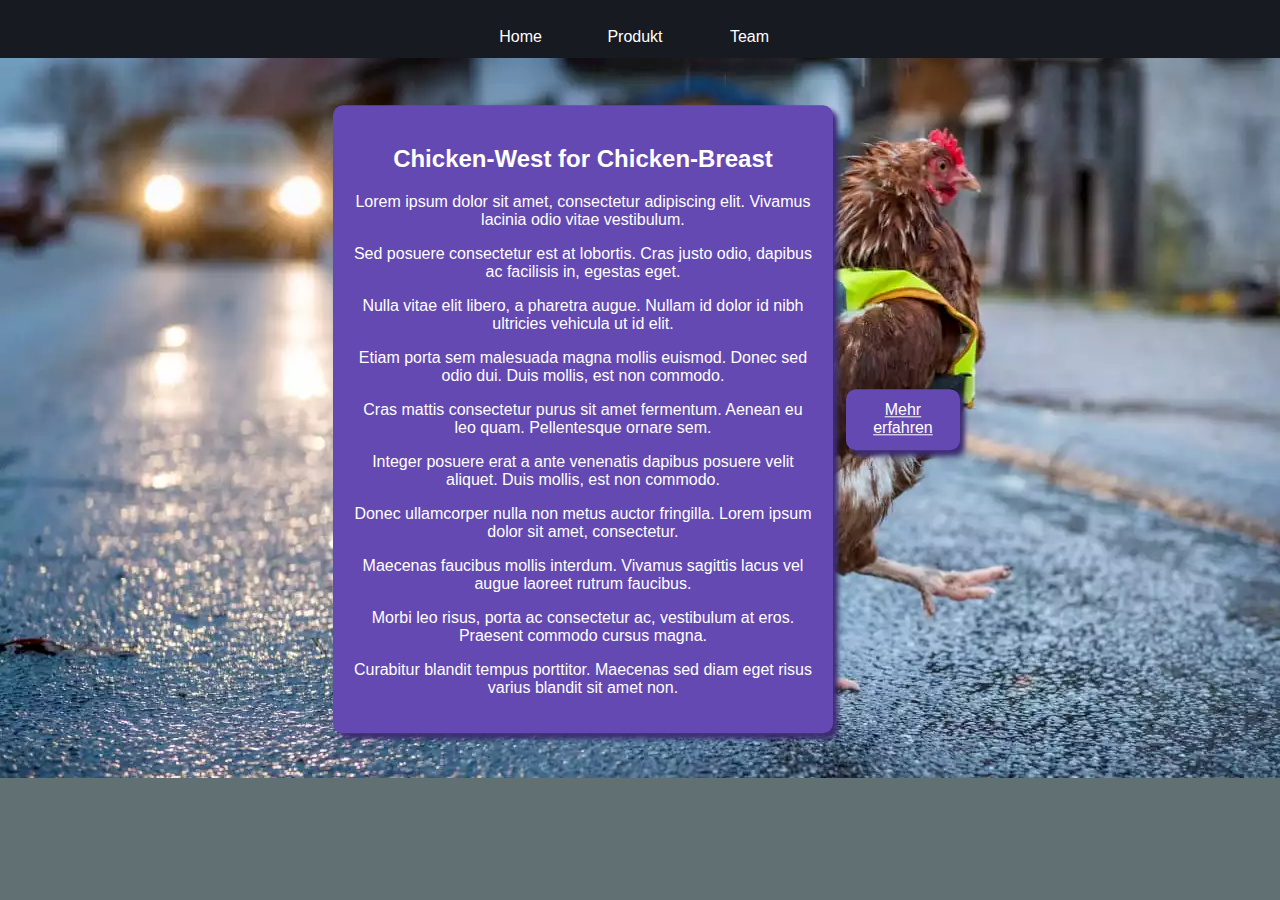
==== index.html @ 22bd8e05 ":sparkles: added an "info-box" to the startpage" ====
<!DOCTYPE html>
<html lang="de">
<head>
    <meta charset="UTF-8">
    <title>Teamname</title>
    <link href="./assets/img/favicon.ico" rel="icon" type="image/x-icon">
    <link href="assets/css/stylesheet.css" rel="stylesheet">
    <link href="assets/css/navigation.css" rel="stylesheet">
    <link href="assets/css/index.css" rel="stylesheet">
</head>
<body>
<header>
    <nav>
        <ul>
            <li><a href="index.html"><span>Home</span></a></li>
            <li><a href="product.html"><span>Produkt</span></a></li>
            <li class="team-hover">
                <a href="team/team.html"><span>Team</span></a>
                <ul class="team-submenu">
                    <li><a href="team/members/florian.html">Florian</a></li>
                    <li><a href="team/members/urs.html">Urs</a></li>
                    <li><a href="team/members/leonardo.html">Leonardo</a></li>
                </ul>
            </li>
        </ul>
    </nav>
</header>
<main>
    <div class="start-page">
        <img alt="background image of a chicken" src="./assets/img/startpage_chicken.png">
        <div class="centered">
            <div class="flex-container">

                <div class="info-box">
                    <h2>Chicken-West for Chicken-Breast</h2>
                    <p>Lorem ipsum dolor sit amet, consectetur adipiscing elit. Vivamus lacinia odio vitae
                        vestibulum.</p>
                    <p>Sed posuere consectetur est at lobortis. Cras justo odio, dapibus ac facilisis in, egestas
                        eget.</p>
                    <p>Nulla vitae elit libero, a pharetra augue. Nullam id dolor id nibh ultricies vehicula ut id
                        elit.</p>
                    <p>Etiam porta sem malesuada magna mollis euismod. Donec sed odio dui. Duis mollis, est non
                        commodo.</p>
                    <p>Cras mattis consectetur purus sit amet fermentum. Aenean eu leo quam. Pellentesque ornare
                        sem.</p>
                    <p>Integer posuere erat a ante venenatis dapibus posuere velit aliquet. Duis mollis, est non
                        commodo.</p>
                    <p>Donec ullamcorper nulla non metus auctor fringilla. Lorem ipsum dolor sit amet, consectetur.</p>
                    <p>Maecenas faucibus mollis interdum. Vivamus sagittis lacus vel augue laoreet rutrum faucibus.</p>
                    <p>Morbi leo risus, porta ac consectetur ac, vestibulum at eros. Praesent commodo cursus magna.</p>
                    <p>Curabitur blandit tempus porttitor. Maecenas sed diam eget risus varius blandit sit amet non.</p>
                </div>
                <div class="index-banner">
                    <a href="./product.html">Mehr erfahren</a>
                </div>
            </div>
        </div>
    </div>

</main>
</body>
</html>
---- assets/css/stylesheet.css ----
:root {
    --rich-black: #171a21ff;
    --paynes-gray: #617073ff;
    --air-superiority-blue: #7a93acff;
    --jordy-blue: #92bceaff;
    --periwinkle: #afb3f7ff;

    background-color: var(--paynes-gray);
}

html body {
    color: #fff;
    text-align: center;
    margin: 0;
    padding: 0;
}

html {
    overflow: auto;
    font-family: Nunito, Arial, Helvetiva, sans-serif, sans-serif;
}

main {
    margin-top: 6vw;
}

.content {
    height: 15vh;
    padding: 0;
    margin: 0;
    display: flex;
    align-items: center;
    justify-content: center;
}
---- assets/css/navigation.css ----
header {
    height: 4vw;
    background-color: var(--rich-black);
    padding-top: 0.5vw;
    position: fixed;
    width: 100%;
    top: 0;
    z-index: 1000;
}

nav ul {
    list-style: none;
    padding: 0;
}

nav ul li {
    display: inline;
    margin-right: 10px;
}

nav ul li a {
    text-decoration: none;
    color: #fff;
    display: inline-block;
    text-align: center;
    width: 100px;
    height: 30px;
    line-height: 30px;
}

nav ul li a:hover {
    color: #6449b3;
    background-color: var(--rich-black);
    border-bottom: 2px solid #3c2d70;
}

.team-hover {
    position: relative;
}

.team-hover .team-submenu {
    display: none;
    position: absolute;
    background-color: var(--rich-black);
    list-style: none;
    padding: 0;
    top: 100%;
    left: 0;
}

.team-hover:hover .team-submenu {
    display: block;
}

.team-submenu li {
    display: block;
    margin: 0;
    padding: 10px;
}

.team-submenu li a {
    color: #fff;
    text-decoration: none;
}

.team-submenu li a:hover {
    color: #6449b3;
}
---- assets/css/index.css ----
main {
    margin-top: 4.5vw;
}

.flex-container {
    padding: 0;
    margin: 0;
    display: flex;
    align-items: center;
    justify-content: center;
}

.index-banner {
    position: relative;
    padding: 1vw 2vw;
    background-color: #6449b3;
    border-radius: 10px;
    box-shadow: 5px 5px 5px #3c2d70;
    border-color: #222222;
}

.index-banner a {
    color: white;
}

.start-page {
    position: relative;
    text-align: center;
}

.start-page img {
    width: 100%;
    height: 100%;
}

.centered {
    position: absolute;
    top: 50%;
    left: 50%;
    transform: translate(-50%, -50%);
}

.info-box {
    max-width: 80%;
    margin: 1vw 1vw;
    color: white;
    background-color: #6449b3;
    box-shadow: 5px 5px 5px #3c2d70;
    border-radius: 10px;
    padding: 20px;
}
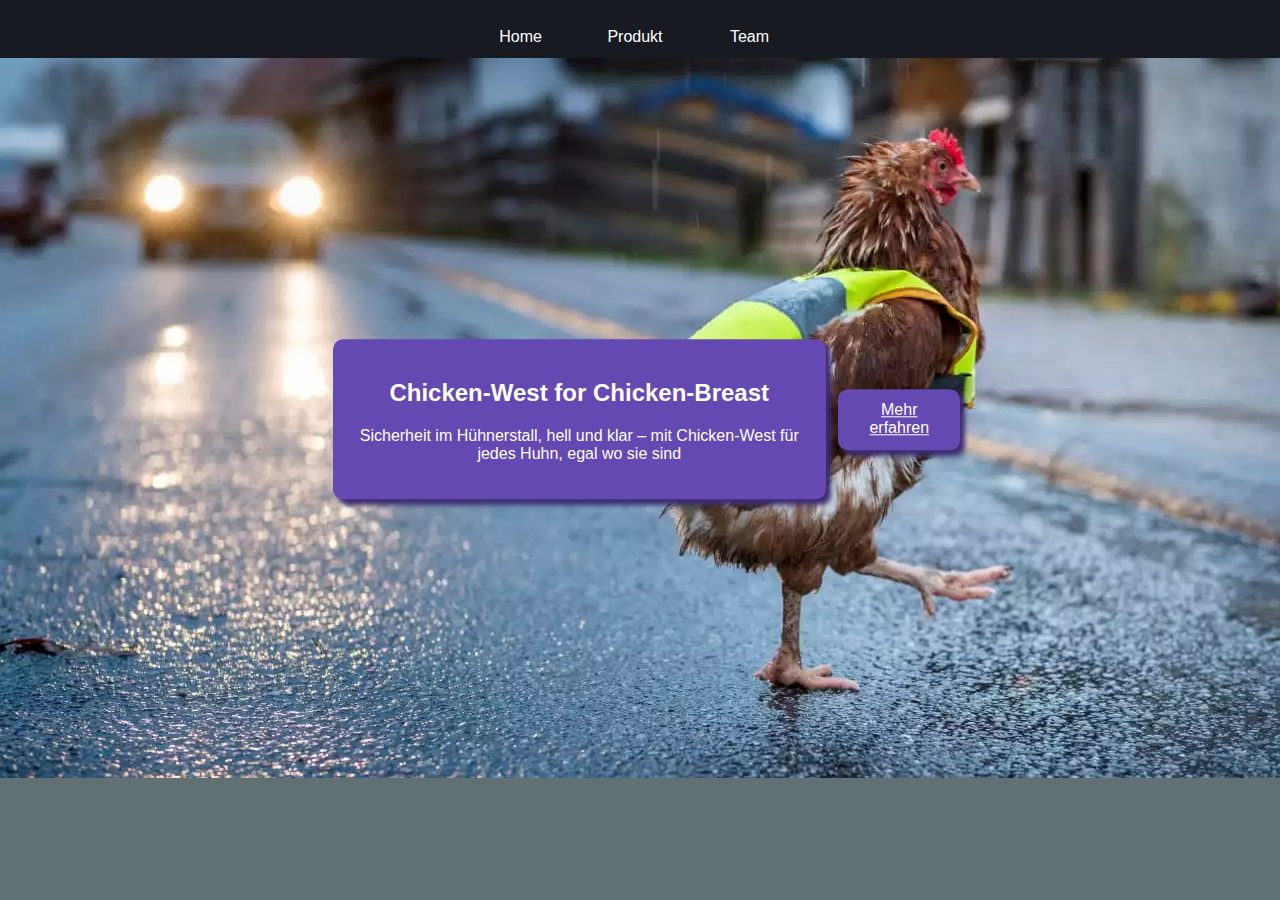
==== commit 8b5b3773: ":memo: changed content" ====
--- a/index.html
+++ b/index.html
@@ -2,7 +2,7 @@
 <html lang="de">
 <head>
     <meta charset="UTF-8">
-    <title>Teamname</title>
+    <title>chicken-west</title>
     <link href="./assets/img/favicon.ico" rel="icon" type="image/x-icon">
     <link href="assets/css/stylesheet.css" rel="stylesheet">
     <link href="assets/css/navigation.css" rel="stylesheet">
@@ -33,22 +33,7 @@
 
                 <div class="info-box">
                     <h2>Chicken-West for Chicken-Breast</h2>
-                    <p>Lorem ipsum dolor sit amet, consectetur adipiscing elit. Vivamus lacinia odio vitae
-                        vestibulum.</p>
-                    <p>Sed posuere consectetur est at lobortis. Cras justo odio, dapibus ac facilisis in, egestas
-                        eget.</p>
-                    <p>Nulla vitae elit libero, a pharetra augue. Nullam id dolor id nibh ultricies vehicula ut id
-                        elit.</p>
-                    <p>Etiam porta sem malesuada magna mollis euismod. Donec sed odio dui. Duis mollis, est non
-                        commodo.</p>
-                    <p>Cras mattis consectetur purus sit amet fermentum. Aenean eu leo quam. Pellentesque ornare
-                        sem.</p>
-                    <p>Integer posuere erat a ante venenatis dapibus posuere velit aliquet. Duis mollis, est non
-                        commodo.</p>
-                    <p>Donec ullamcorper nulla non metus auctor fringilla. Lorem ipsum dolor sit amet, consectetur.</p>
-                    <p>Maecenas faucibus mollis interdum. Vivamus sagittis lacus vel augue laoreet rutrum faucibus.</p>
-                    <p>Morbi leo risus, porta ac consectetur ac, vestibulum at eros. Praesent commodo cursus magna.</p>
-                    <p>Curabitur blandit tempus porttitor. Maecenas sed diam eget risus varius blandit sit amet non.</p>
+                    <p>Sicherheit im Hühnerstall, hell und klar – mit Chicken-West für jedes Huhn, egal wo sie sind</p>
                 </div>
                 <div class="index-banner">
                     <a href="./product.html">Mehr erfahren</a>
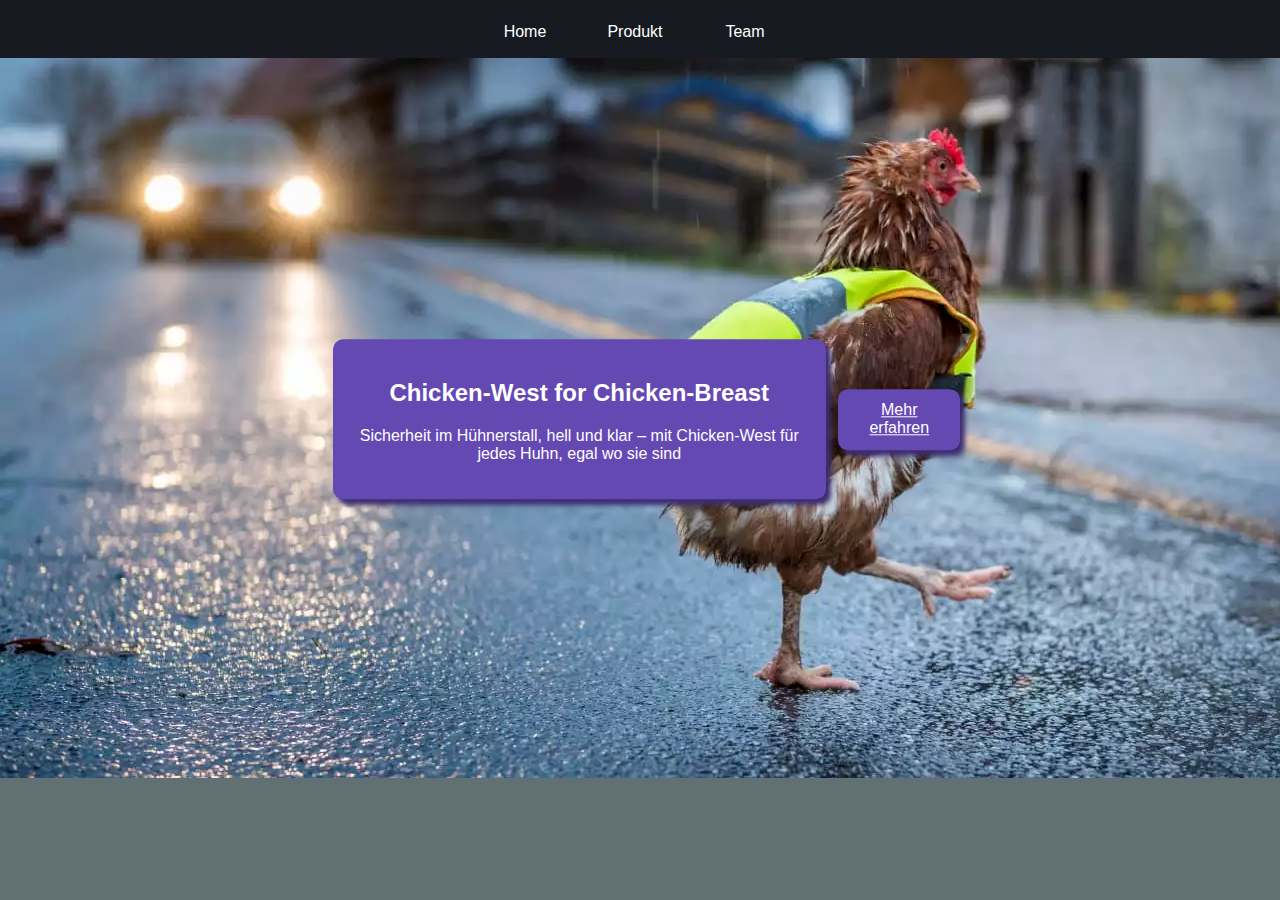
==== commit 2497ed7d: ":art: added hamburger-menu for mobile" ====
--- a/index.html
+++ b/index.html
@@ -11,6 +11,22 @@
 <body>
 <header>
     <nav>
+        <div class="hamburger-menu">
+            <input id="menu__toggle" type="checkbox"/>
+            <label class="menu__btn" for="menu__toggle">
+                <span></span>
+            </label>
+
+            <ul class="menu__box">
+                <li><a class="menu__item" href="index.html">Home</a></li>
+                <li><a class="menu__item" href="product.html">Product</a></li>
+                <li><a class="menu__item" href="team/team.html">Team</a></li>
+                <li><a class="menu__item" href="team/members/florian.html">Florian</a></li>
+                <li><a class="menu__item" href="team/members/urs.html">Urs</a></li>
+                <li><a class="menu__item" href="team/members/leonardo.html">Leonardo</a></li>
+
+            </ul>
+        </div>
         <ul>
             <li><a href="index.html"><span>Home</span></a></li>
             <li><a href="product.html"><span>Produkt</span></a></li>
--- a/assets/css/stylesheet.css
+++ b/assets/css/stylesheet.css
@@ -17,7 +17,7 @@
 
 html {
     overflow: auto;
-    font-family: Nunito, Arial, Helvetiva, sans-serif, sans-serif;
+    font-family: 'Poppins', Arial, Helvetiva, sans-serif, sans-serif;
 }
 
 main {
--- a/assets/css/navigation.css
+++ b/assets/css/navigation.css
@@ -1,31 +1,37 @@
 header {
     height: 4vw;
+    max-height: 4vw;
     background-color: var(--rich-black);
     padding-top: 0.5vw;
     position: fixed;
     width: 100%;
     top: 0;
     z-index: 1000;
+    display: flex;
+    align-items: center;
+    justify-content: center;
 }
 
 nav ul {
     list-style: none;
     padding: 0;
+    display: flex;
+    align-items: center;
+    margin: 0;
 }
 
 nav ul li {
-    display: inline;
     margin-right: 10px;
 }
 
 nav ul li a {
     text-decoration: none;
     color: #fff;
-    display: inline-block;
-    text-align: center;
+    display: flex;
+    align-items: center;
+    justify-content: center;
     width: 100px;
     height: 30px;
-    line-height: 30px;
 }
 
 nav ul li a:hover {
@@ -65,4 +71,109 @@
 
 .team-submenu li a:hover {
     color: #6449b3;
+}
+
+/* Hamburger Menu */
+.hamburger-menu {
+    display: none;
+}
+
+#menu__toggle {
+    opacity: 0;
+}
+
+#menu__toggle:checked + .menu__btn > span {
+    transform: rotate(45deg);
+}
+
+#menu__toggle:checked + .menu__btn > span::before {
+    top: 0;
+    transform: rotate(0deg);
+}
+
+#menu__toggle:checked + .menu__btn > span::after {
+    top: 0;
+    transform: rotate(90deg);
+}
+
+#menu__toggle:checked ~ .menu__box {
+    left: 0 !important;
+}
+
+.menu__btn {
+    position: fixed;
+    top: 20px;
+    left: 20px;
+    width: 26px;
+    height: 26px;
+    cursor: pointer;
+    z-index: 1;
+}
+
+.menu__btn > span,
+.menu__btn > span::before,
+.menu__btn > span::after {
+    display: block;
+    position: absolute;
+    width: 100%;
+    height: 2px;
+    background-color: var(--periwinkle);
+    transition-duration: .25s;
+}
+
+.menu__btn > span::before {
+    content: '';
+    top: -8px;
+}
+
+.menu__btn > span::after {
+    content: '';
+    top: 8px;
+}
+
+.menu__box {
+    display: block;
+    position: fixed;
+    top: 0;
+    left: -100%;
+    width: 300px;
+    height: 100%;
+    margin: 0;
+    padding: 80px 0;
+    list-style: none;
+    background-color: #ECEFF1;
+    box-shadow: 2px 2px 6px rgba(0, 0, 0, .4);
+    transition-duration: .25s;
+}
+
+.menu__item {
+    display: block;
+    padding: 12px 24px;
+    color: #333;
+    font-family: 'Roboto', sans-serif;
+    font-size: 20px;
+    font-weight: 600;
+    text-decoration: none;
+    transition-duration: .25s;
+}
+
+.menu__item:hover {
+    background-color: #CFD8DC;
+}
+
+@media (max-width: 767px) {
+    .hamburger-menu {
+        display: flex;
+        padding: 0;
+        margin: 0;
+    }
+
+    nav ul {
+        display: none;
+    }
+
+    header {
+        min-height: 50px;
+    }
+
 }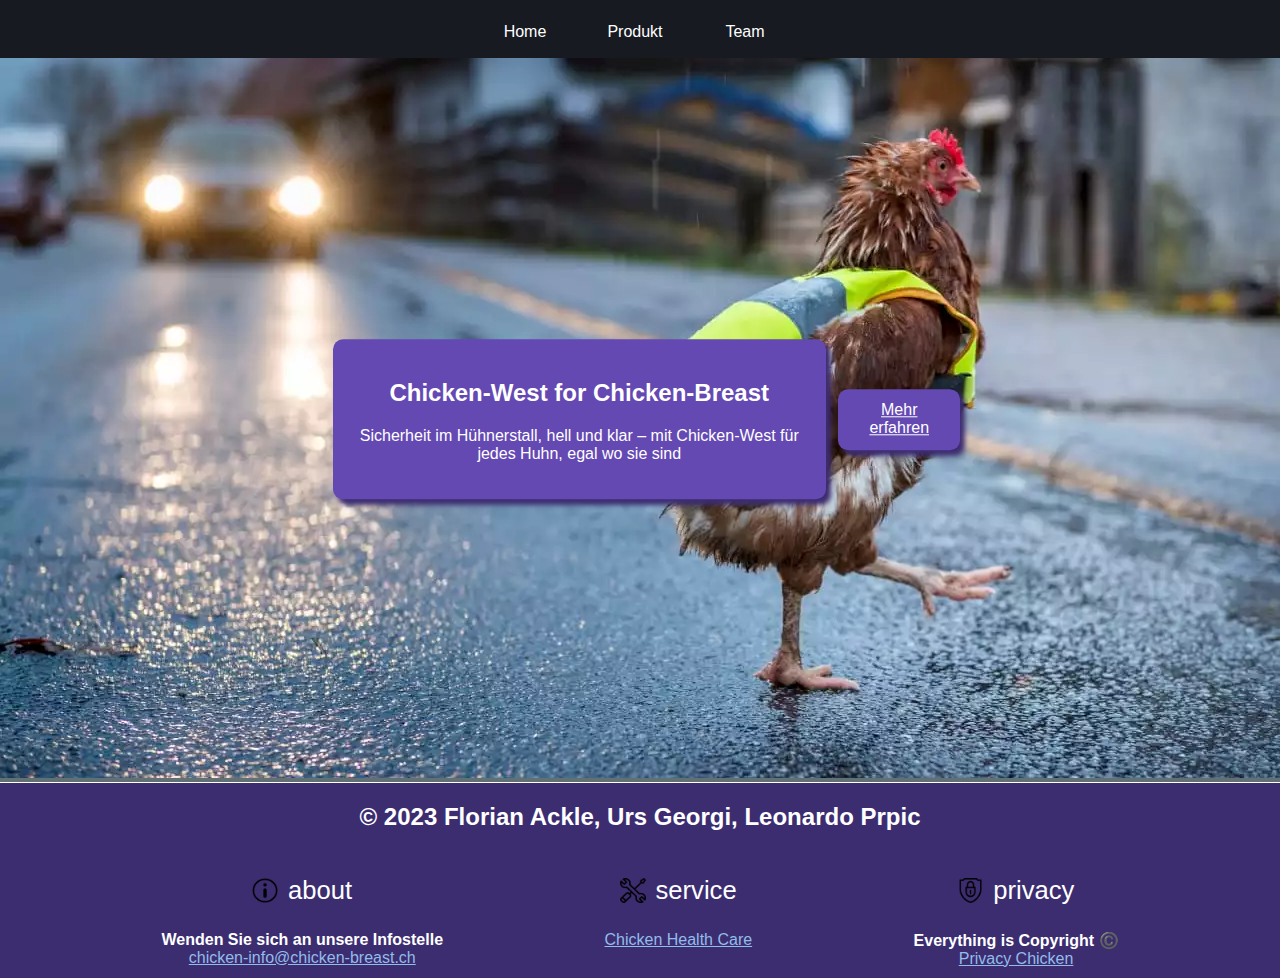
==== commit aa7663a7: ":art: finished footer and added a little bit of spice 🌶️" ====
--- a/index.html
+++ b/index.html
@@ -7,6 +7,7 @@
     <link href="assets/css/stylesheet.css" rel="stylesheet">
     <link href="assets/css/navigation.css" rel="stylesheet">
     <link href="assets/css/index.css" rel="stylesheet">
+    <link href="assets/css/footer.css" rel="stylesheet">
 </head>
 <body>
 <header>
@@ -59,5 +60,38 @@
     </div>
 
 </main>
+<footer>
+    <div class="footer-title">
+        <h2>© 2023 Florian Ackle, Urs Georgi, Leonardo Prpic</h2>
+    </div>
+    <div class="footer-content">
+        <div class="footer-section">
+            <div class="section-title">
+                <img alt="Icon for about" src="./assets/img/about.png">
+                <p>about</p>
+            </div>
+            <strong>Wenden Sie sich an unsere Infostelle</strong>
+            <a href="mailto:chicken-west@chicken-breast.ch">chicken-info@chicken-breast.ch</a>
+        </div>
+        <div class="footer-section">
+            <div class="section-title">
+                <img alt="Icon for service" src="./assets/img/service.png">
+                <p>service</p>
+            </div>
+            <a href="https://www.timbercreekfarmer.com/emergency-chicken-health-care/" target="_blank">Chicken
+                Health
+                Care</a>
+        </div>
+        <div class="footer-section">
+            <div class="section-title">
+                <img alt="Icon for privacy" src="./assets/img/privacy.png">
+                <p>privacy</p>
+            </div>
+            <strong>Everything is Copyright ©️</strong>
+            <a href="https://www.nytimes.com/interactive/2020/01/21/opinion/privacy-chicken-game.html"
+               target="_blank">Privacy Chicken</a>
+        </div>
+    </div>
+</footer>
 </body>
 </html>--- a/assets/css/footer.css
+++ b/assets/css/footer.css
@@ -0,0 +1,61 @@
+footer {
+    border-top: 0.1rem solid #fff;
+    width: 100%;
+    bottom: 0;
+    background-color: #3c2d70;
+}
+
+footer h1 {
+    margin-bottom: 0;
+}
+
+footer .footer-title h2 {
+    color: #fff;
+}
+
+.section-title img {
+    width: 2vw;
+    height: auto;
+}
+
+.section-title p {
+    font-size: max(2vw, 12px);
+}
+
+.footer-content {
+    display: flex;
+    align-items: flex-start;
+    justify-content: space-evenly;
+    min-height: 10vw;
+}
+
+.footer-section {
+    display: flex;
+    flex-direction: column;
+    align-items: center;
+}
+
+.footer-section a {
+    color: var(--jordy-blue);
+}
+
+.section-title {
+    display: flex;
+    align-items: center;
+    gap: 10px;
+}
+
+@media (max-width: 767px) {
+    .footer-content {
+        flex-direction: column;
+        align-items: center;
+    }
+
+    .footer-section {
+        width: 100%;
+        max-width: 80%;
+        box-sizing: border-box;
+        margin-bottom: 5vw;
+        height: auto;
+    }
+}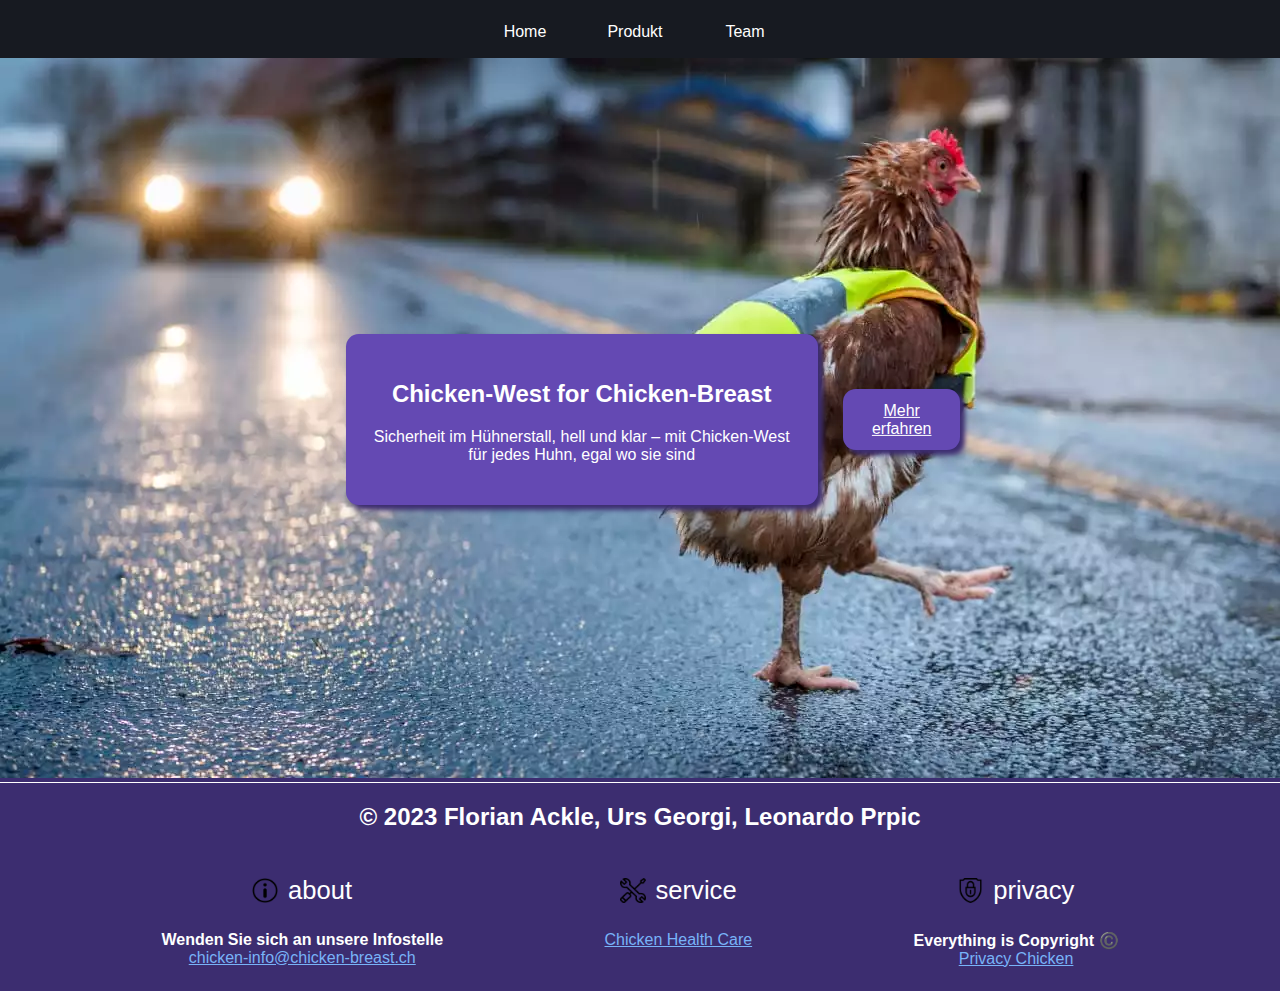
==== commit c25641dc: ":art: changed index styling" ====
--- a/index.html
+++ b/index.html
@@ -52,7 +52,7 @@
                     <h2>Chicken-West for Chicken-Breast</h2>
                     <p>Sicherheit im Hühnerstall, hell und klar – mit Chicken-West für jedes Huhn, egal wo sie sind</p>
                 </div>
-                <div class="index-banner">
+                <div class="index-button">
                     <a href="./product.html">Mehr erfahren</a>
                 </div>
             </div>
--- a/assets/css/stylesheet.css
+++ b/assets/css/stylesheet.css
@@ -2,7 +2,7 @@
     --rich-black: #171a21ff;
     --paynes-gray: #617073ff;
     --air-superiority-blue: #7a93acff;
-    --jordy-blue: #92bceaff;
+    --jordy-blue: #78b3f8;
     --periwinkle: #afb3f7ff;
 
     background-color: var(--paynes-gray);
@@ -17,7 +17,8 @@
 
 html {
     overflow: auto;
-    font-family: 'Poppins', Arial, Helvetiva, sans-serif, sans-serif;
+    font-family: 'Poppins', Arial, Helvetiva, sans-serif;
+!important;
 }
 
 main {
--- a/assets/css/index.css
+++ b/assets/css/index.css
@@ -1,3 +1,7 @@
+:root {
+    background-color: #3c2d70;
+}
+
 main {
     margin-top: 4.5vw;
 }
@@ -10,17 +14,23 @@
     justify-content: center;
 }
 
-.index-banner {
+.index-button {
     position: relative;
     padding: 1vw 2vw;
     background-color: #6449b3;
-    border-radius: 10px;
+    border-radius: 1vw;
     box-shadow: 5px 5px 5px #3c2d70;
     border-color: #222222;
 }
 
-.index-banner a {
+.index-button a {
     color: white;
+}
+
+.index-button:hover {
+    transform: scale(1.1);
+    box-shadow: 0 0 10px #fa07ca;
+    transition: all 0.3s ease 0s;
 }
 
 .start-page {
@@ -31,6 +41,7 @@
 .start-page img {
     width: 100%;
     height: 100%;
+    min-width: 1000px;
 }
 
 .centered {
@@ -42,10 +53,11 @@
 
 .info-box {
     max-width: 80%;
-    margin: 1vw 1vw;
+    min-width: 15rem;
+    margin: 2vw 2vw;
     color: white;
     background-color: #6449b3;
     box-shadow: 5px 5px 5px #3c2d70;
-    border-radius: 10px;
-    padding: 20px;
-}
+    border-radius: 1vw;
+    padding: 2vw;
+}--- a/assets/css/footer.css
+++ b/assets/css/footer.css
@@ -3,6 +3,7 @@
     width: 100%;
     bottom: 0;
     background-color: #3c2d70;
+    padding-bottom: 1vw;
 }
 
 footer h1 {
@@ -35,6 +36,10 @@
     align-items: center;
 }
 
+.footer-section strong {
+    color: #fff;
+}
+
 .footer-section a {
     color: var(--jordy-blue);
 }
@@ -53,9 +58,17 @@
 
     .footer-section {
         width: 100%;
-        max-width: 80%;
         box-sizing: border-box;
         margin-bottom: 5vw;
         height: auto;
     }
+
+    .section-title img {
+        width: 5vw;
+    }
+
+    .section-title p {
+        font-size: 2em;
+    }
+
 }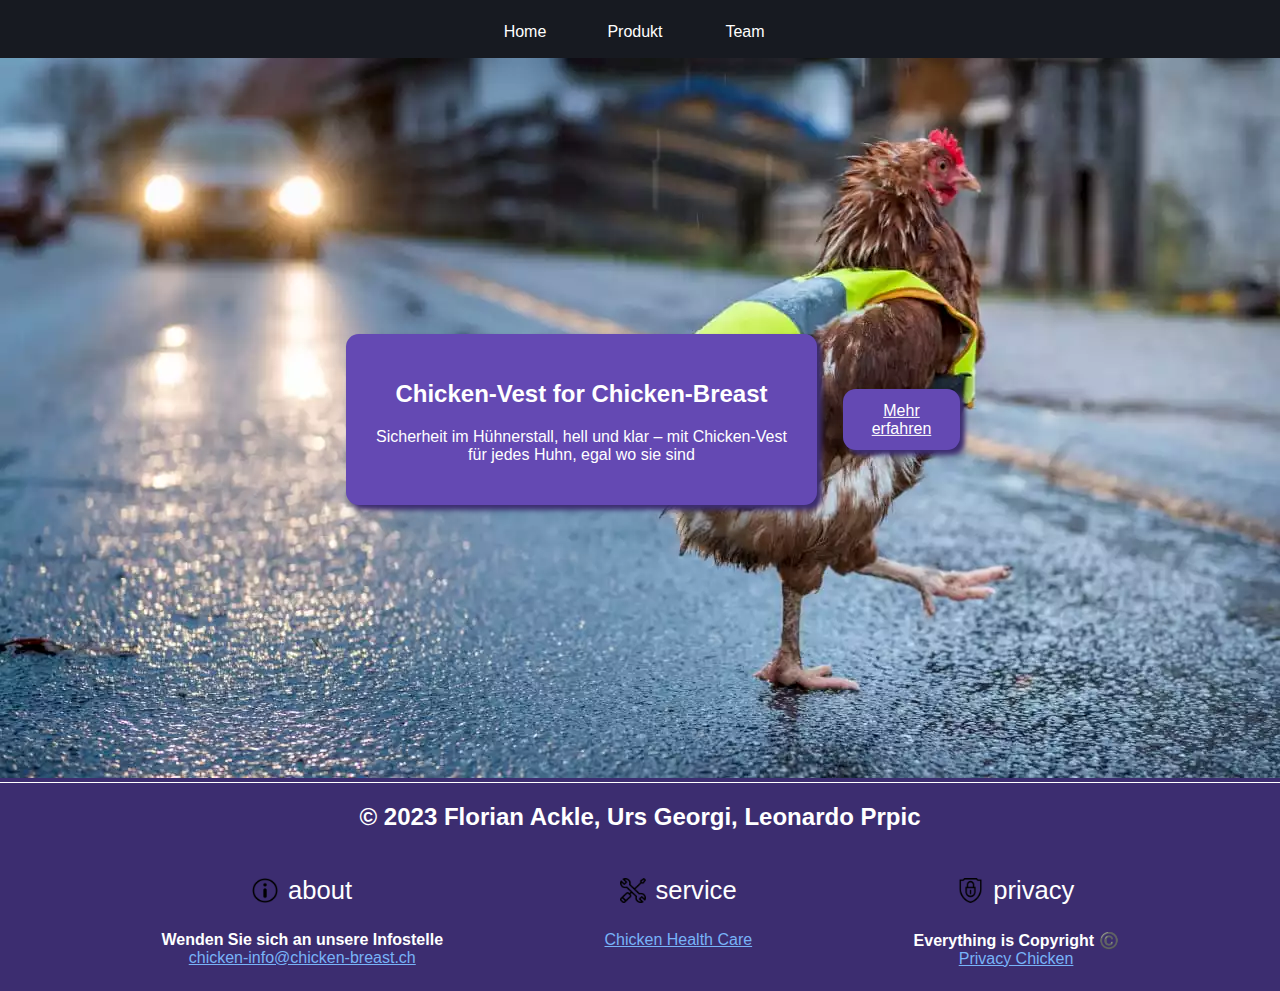
==== commit 2c4f4b97: ":pencil2: fixed typos" ====
--- a/index.html
+++ b/index.html
@@ -2,7 +2,7 @@
 <html lang="de">
 <head>
     <meta charset="UTF-8">
-    <title>chicken-west</title>
+    <title>chicken-vest</title>
     <link href="./assets/img/favicon.ico" rel="icon" type="image/x-icon">
     <link href="assets/css/stylesheet.css" rel="stylesheet">
     <link href="assets/css/navigation.css" rel="stylesheet">
@@ -17,7 +17,6 @@
             <label class="menu__btn" for="menu__toggle">
                 <span></span>
             </label>
-
             <ul class="menu__box">
                 <li><a class="menu__item" href="index.html">Home</a></li>
                 <li><a class="menu__item" href="product.html">Product</a></li>
@@ -49,8 +48,8 @@
             <div class="flex-container">
 
                 <div class="info-box">
-                    <h2>Chicken-West for Chicken-Breast</h2>
-                    <p>Sicherheit im Hühnerstall, hell und klar – mit Chicken-West für jedes Huhn, egal wo sie sind</p>
+                    <h2>Chicken-Vest for Chicken-Breast</h2>
+                    <p>Sicherheit im Hühnerstall, hell und klar – mit Chicken-Vest für jedes Huhn, egal wo sie sind</p>
                 </div>
                 <div class="index-button">
                     <a href="./product.html">Mehr erfahren</a>
@@ -58,7 +57,6 @@
             </div>
         </div>
     </div>
-
 </main>
 <footer>
     <div class="footer-title">
@@ -71,7 +69,7 @@
                 <p>about</p>
             </div>
             <strong>Wenden Sie sich an unsere Infostelle</strong>
-            <a href="mailto:chicken-west@chicken-breast.ch">chicken-info@chicken-breast.ch</a>
+            <a href="mailto:chicken-vest@chicken-breast.ch">chicken-info@chicken-breast.ch</a>
         </div>
         <div class="footer-section">
             <div class="section-title">
--- a/assets/css/stylesheet.css
+++ b/assets/css/stylesheet.css
@@ -1,3 +1,4 @@
+/* Farb-Variabeln */
 :root {
     --rich-black: #171a21ff;
     --paynes-gray: #617073ff;
@@ -5,9 +6,10 @@
     --jordy-blue: #78b3f8;
     --periwinkle: #afb3f7ff;
 
-    background-color: var(--paynes-gray);
+    background-color: var(--paynes-gray); /* Eigentlich deprecated - wird meist überschrieben :) */
 }
 
+/* Default Einstellungen */
 html body {
     color: #fff;
     text-align: center;
@@ -21,6 +23,7 @@
 !important;
 }
 
+/* Platz machen für Nav und angemessener Abstand */
 main {
     margin-top: 6vw;
 }
--- a/assets/css/index.css
+++ b/assets/css/index.css
@@ -24,9 +24,10 @@
 }
 
 .index-button a {
-    color: white;
+    color: white; /* Link weiss */
 }
 
+/* Button style on Hover */
 .index-button:hover {
     transform: scale(1.1);
     box-shadow: 0 0 10px #fa07ca;
